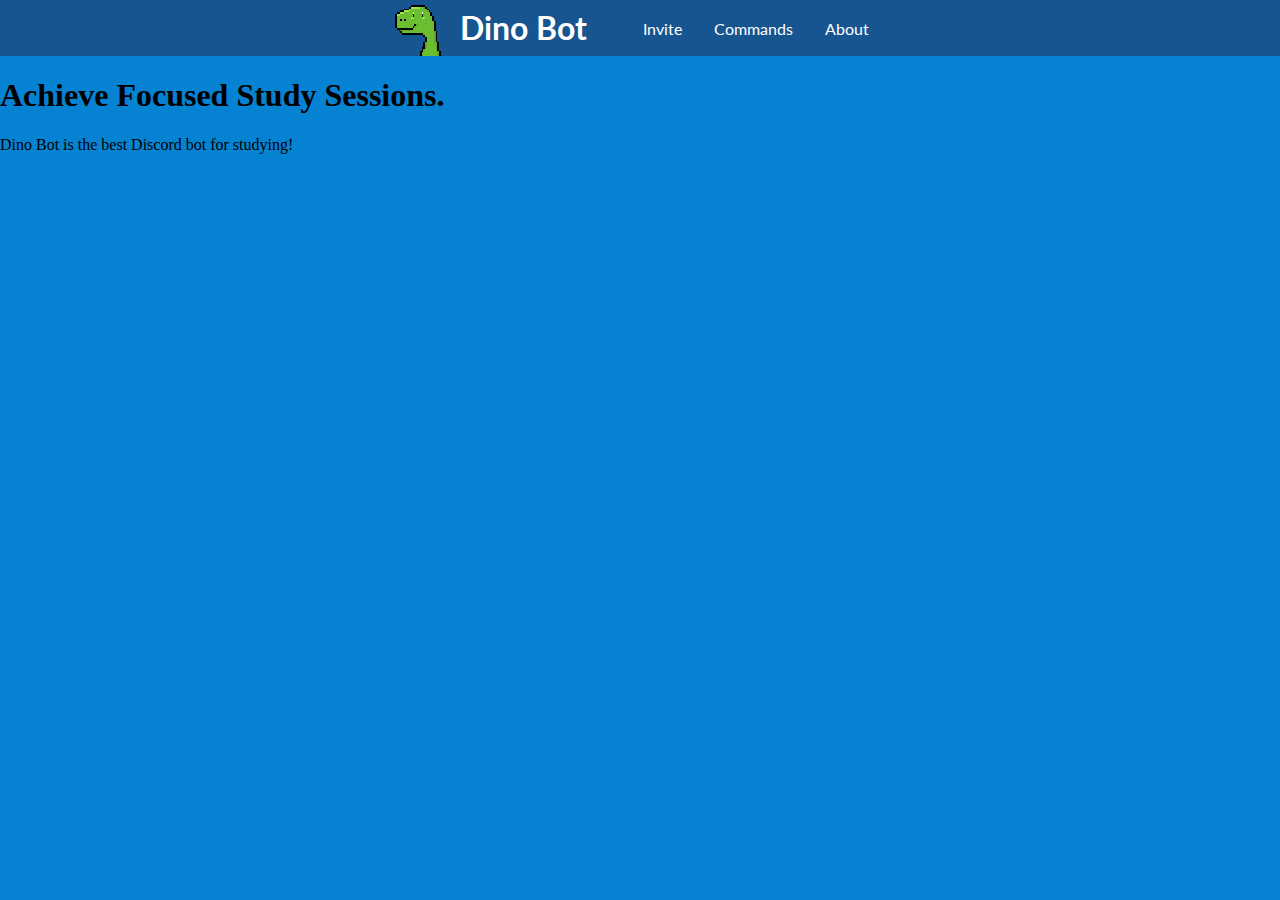
==== index.html @ 3444c6ba "Fixed Page Path (v0.0.6)" ====
<!DOCTYPE html>
<html>
<head>
  <meta charset="utf-8">
  <meta name="theme-color" content="#16558F">
  <meta name="viewport" content="width=device-width, initial-scale=1.0, viewport-fit=cover">
  <title>Dino Bot</title>

  <!-- Favicon -->
  <link rel="apple-touch-icon" sizes="180x180" href="images/favicon/apple-touch-icon.png">
  <link rel="icon" type="image/png" sizes="32x32" href="images/favicon/favicon-32x32.png">
  <link rel="icon" type="image/png" sizes="16x16" href="images/favicon/favicon-16x16.png">
  <link rel="manifest" href="images/favicon/site.webmanifest">

  <!-- Style Sheets-->
  <link href="css/main.css" rel="stylesheet" type="text/css" />

  <!-- Fonts -->
  <link rel="preconnect" href="https://fonts.googleapis.com">
  <link rel="preconnect" href="https://fonts.gstatic.com" crossorigin>
  <link href="https://fonts.googleapis.com/css2?family=Lato&display=swap" rel="stylesheet">
  <link href="https://fonts.googleapis.com/css2?family=Lato:wght@700&display=swap" rel="stylesheet"> 

  <!-- Scripts -->
  <script src="scripts/main.js" defer></script>

</head>

<body>
  <!-- Navigation Bar -->
  <nav class="navbar">
    <div class="row-Content">
      <img src="images/navigationLogo.svg" class="brand-logo" draggable="false">
      <div class="brand-title"> Dino Bot </div>
    </div>
    <a href="#" class="toggle-button">
      <span class="bar"></span>
      <span class="bar"></span>
      <span class="bar"></span>
    </a>
    <div class="navbar-links">
      <ul>
        <li><a href="https://discord.com/oauth2/authorize?client_id=976563173530419210&permissions=2048&scope=applications.commands%20bot" target="_blank">Invite</a></li>
        <li><a href="pages/commands.html">Commands</a></li>
        <li><a href="pages/about.html">About</a></li>
      </ul>
    </div>
  </nav>

  <!-- Header -->
  <header>
    <div class="header-flex">
      <h1 class="header-title">Achieve Focused Study Sessions.</h1>
      <p class="header-description">Dino Bot is the best Discord bot for studying!</p>
    </div>
  </header>
  
</body>
</html>
---- css/main.css ----
* {
    box-sizing: border-box;
}

body {
    background-color: #0583D2;
    margin: 0;
    padding: 0;
}


/* Navigation Bar */
.row-Content {
    display:flex;
}

.navbar {
display: flex;
position: relative;
justify-content: center;
align-items: center;
background-color: #16558F;
color: white;
}

    .navbar-links ul{
    display: flex;
    margin: 0;
    padding: 0;
    }

    .navbar-links li{
    list-style: none;
    }

    .navbar-links li a {
    font-family: 'Lato', sans-serif;
    text-decoration: none;
    color: white;
    padding: 1rem;
    display: block;
    }

    .navbar-links li:hover {
    background-color: #16678f;
    }


.brand-title {
    font-family: 'Lato', sans-serif;
    font-weight: 700;
    font-size: 2rem;
    margin: .5rem;
    padding-right: 2rem
}

.brand-logo {
    padding-top: 0.3rem;
    padding-right: 0.7rem;
    height: 3.5rem;
}

.toggle-button {
position: absolute;
align-items: middle;
top: 1rem;
right: 1rem;
display: none;
flex-direction: column;
justify-content: space-between;
width: 30px;
height: 21px;
}

.toggle-button .bar{
height: 3px;
width: 100%;
background-color: white;
border-radius: 10px;
}

@media (max-width: 600px) {

.toggle-button {
    display: flex;
}

.row-Content {
    display:flex;
    flex-direction: row;
    justify-content: center;
}

.navbar {
    justify-content: center;
    flex-direction: column;
}

    .navbar-links {
        display: none;
        width: 100%;
    }

    .navbar-links ul {
        width: 100%;
        flex-direction: column;
    }

    .navbar-links ul li {
        text-align: center;
    }

    .navbar-links ul li a {
        padding: .5rem 1rem;
    }

    .navbar-links.active {
        display: flex;
    }
}
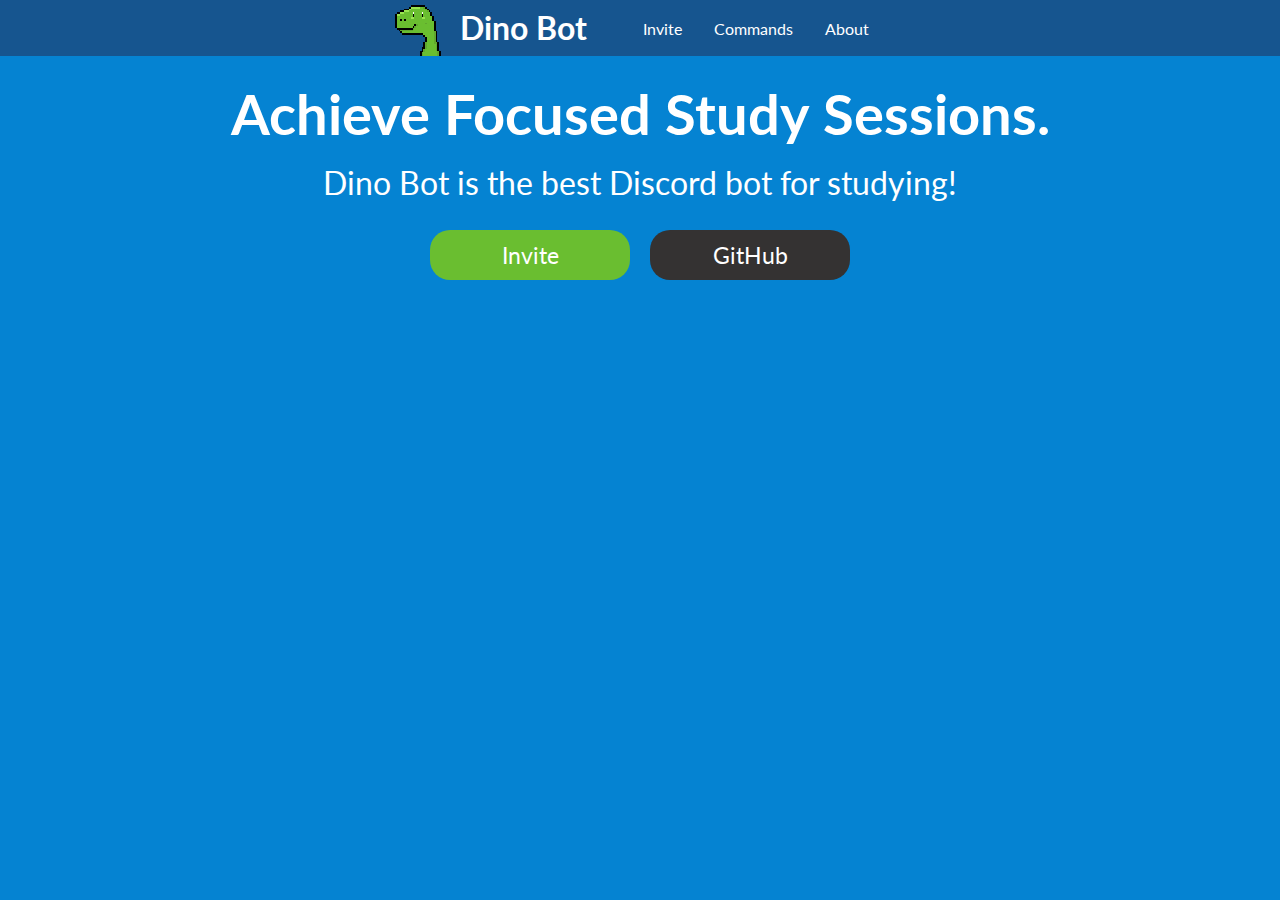
==== commit ba489d5a: "Added Responsive Buttons (v0.0.7)" ====
--- a/index.html
+++ b/index.html
@@ -52,6 +52,10 @@
     <div class="header-flex">
       <h1 class="header-title">Achieve Focused Study Sessions.</h1>
       <p class="header-description">Dino Bot is the best Discord bot for studying!</p>
+      <div class="button-flex">
+        <button type="button" class="inviteButton" onclick=" window.open('https://discord.com/oauth2/authorize?client_id=976563173530419210&permissions=2048&scope=applications.commands%20bot', '_blank')">Invite</button>
+        <button type="button" class="githubButton" onclick=" window.open('https://github.com/DiscordDinoBot', '_blank')">GitHub</button>
+      </div>
     </div>
   </header>
   
--- a/css/main.css
+++ b/css/main.css
@@ -117,4 +117,180 @@
     .navbar-links.active {
         display: flex;
     }
+}
+
+/* Header */
+
+.header-flex{
+    display: flex;
+    position: relative;
+    justify-content: center;
+    flex-direction: column;
+    align-items: center;
+}
+
+.header-title{
+    font-family: 'Lato', sans-serif;
+    font-weight: 700;
+    font-size: 3.5rem;
+    margin: .5rem;
+    padding-top: 1rem;
+    color: white;
+}
+
+.header-description{
+    font-family: 'Lato', sans-serif;
+    font-size: 2rem;
+    margin: .5rem;
+    color: white;
+}
+
+@media (max-width: 950px) {
+    .header-title{
+        font-size: 2.5rem;
+    }
+    
+    .header-description{
+        font-family: 'Lato', sans-serif;
+        font-size: 1.5rem;
+        margin: .5rem;
+        color: white;
+    }
+    
+}
+
+@media (max-width: 650px) {
+    .header-title{
+        font-size: 2rem;
+    }
+    
+    .header-description{
+        font-size: 1rem;
+    }
+    
+}
+
+@media (max-width: 500px) {
+    .header-title{
+        font-size: 1.5rem;
+    }
+    
+    .header-description{
+        font-size: 0.85rem;
+    }
+    
+}
+
+@media (max-width: 375px) {
+    .header-title{
+        font-size: 1.15rem;
+    }
+    
+    .header-description{
+        font-size: 0.75rem;
+    }
+    
+}
+
+@media (max-width: 300px) {
+    .header-title{
+        font-size: 0.90rem;
+    }
+    
+    .header-description{
+        font-size: 0.65rem;
+    }
+    
+}
+
+/* Buttons */
+.button-flex{
+    display: flex;
+    position: relative;
+    justify-content: center;
+    flex-direction: row;
+    align-items: center;
+    padding-top: 20px;
+    gap: 20px;
+}
+
+button {
+    color: white;
+    border: none;
+    border-radius: 20px;
+    font-size: 23px;
+    font-family: 'Lato', sans-serif;
+    padding: 7.5px 30px;
+    min-width: 200px;
+    min-height: 50px;
+}
+
+.inviteButton {
+    background-color: #6abe30;
+    opacity: 1;
+    transition: 0.3s;
+    
+}
+
+    .inviteButton:hover{
+        opacity: 0.9;
+    }
+
+    .inviteButton:active{
+        background-color: #82c544;
+    }
+
+
+.githubButton {
+    background-color: #343232;
+    opacity: 1;
+    transition: 0.3s;
+    
+}
+
+    .githubButton:hover{
+        opacity: 0.9;
+    }
+
+    .githubButton:active{
+        background-color: #3c3a3a;;
+    }
+
+@media (max-width: 650px) {    
+    button {
+        font-size: 17.25px;
+        font-family: 'Lato', sans-serif;
+        padding: 7.5px 30px;
+        min-width: 150px;
+        min-height: 37.5px;
+    }
+
+    .button-flex{
+        padding-top: 10px;
+    }
+    
+}
+
+@media (max-width: 500px) {    
+    button {
+        font-size: 14px;
+        font-family: 'Lato', sans-serif;
+        padding: 7.5px 30px;
+        min-width: 125px;
+        min-height: 31.25px;
+    }
+
+    .button-flex{
+        gap: 5px;
+    }
+    
+}
+
+@media (max-width: 300px) {    
+    .button-flex{
+        flex-direction: column;
+        padding-top: 10px;
+        gap: 10px;
+    }
+    
 }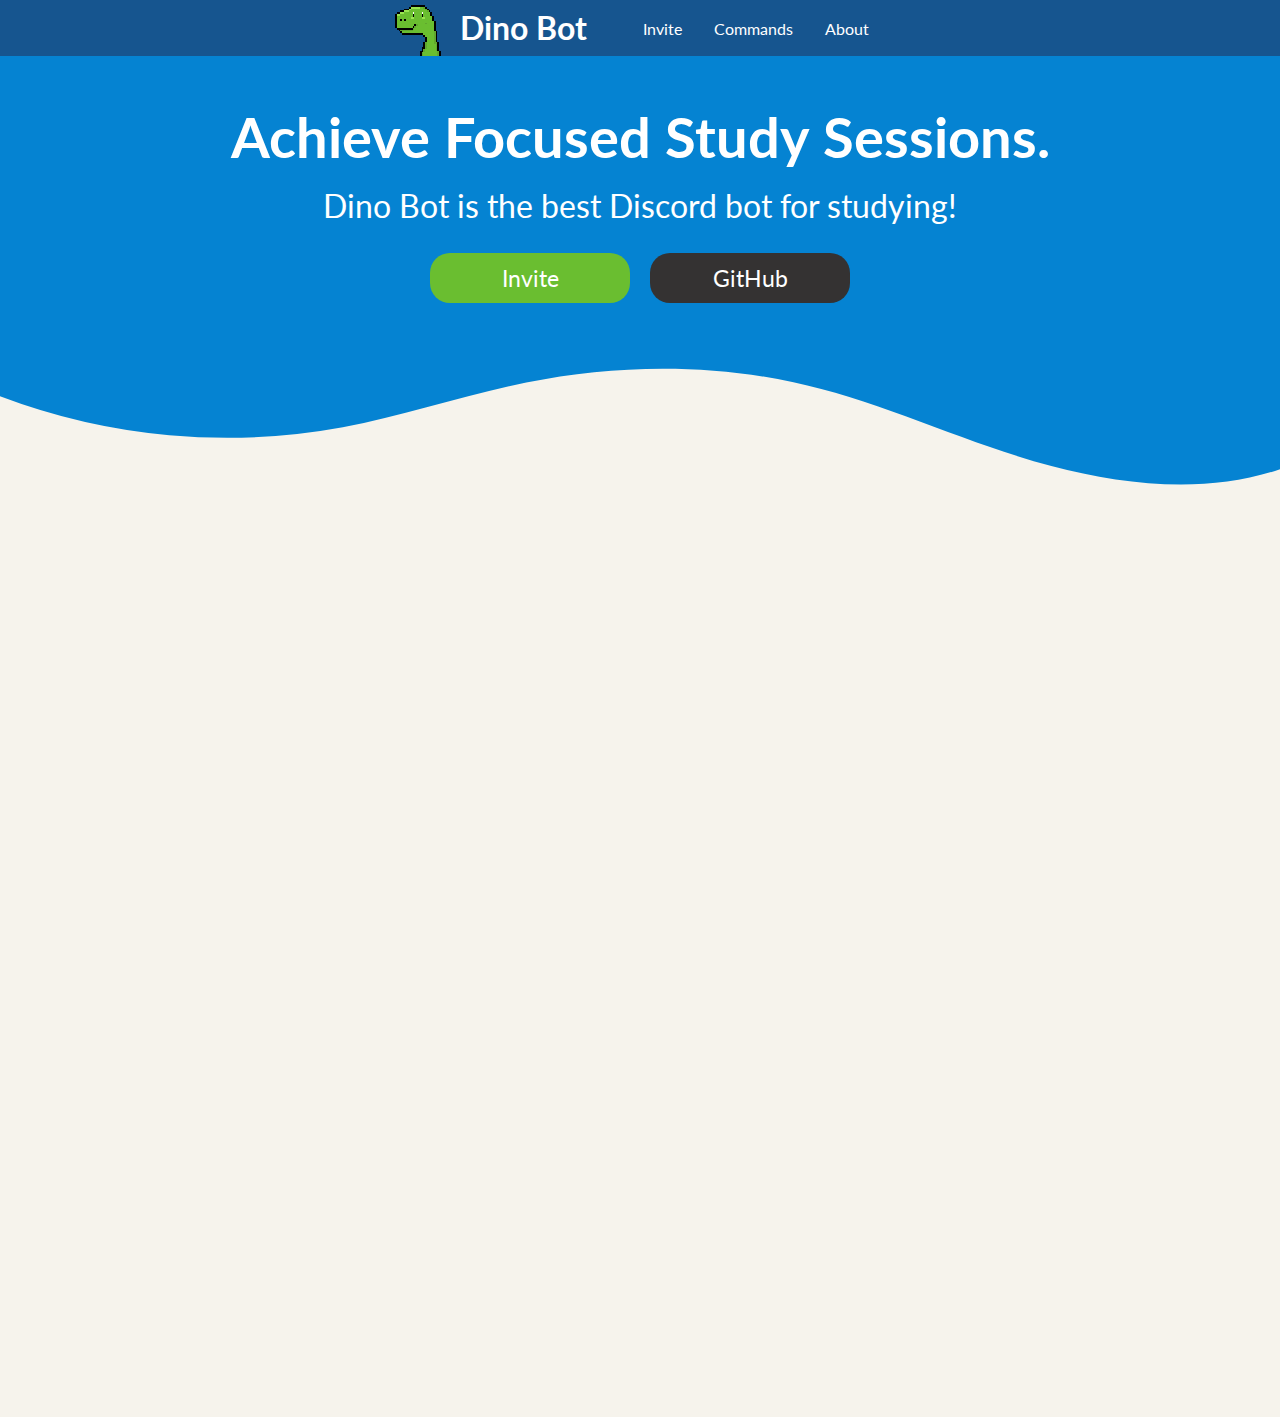
==== commit fa86bfb2: "Added Wave (v0.0.8)" ====
--- a/index.html
+++ b/index.html
@@ -48,7 +48,7 @@
   </nav>
 
   <!-- Header -->
-  <header>
+  <section class="headerSection">
     <div class="header-flex">
       <h1 class="header-title">Achieve Focused Study Sessions.</h1>
       <p class="header-description">Dino Bot is the best Discord bot for studying!</p>
@@ -57,7 +57,16 @@
         <button type="button" class="githubButton" onclick=" window.open('https://github.com/DiscordDinoBot', '_blank')">GitHub</button>
       </div>
     </div>
-  </header>
+  </section>
+
+  <!-- Main -->
+  <section class="mainSection">
+    <div class="wave">
+      <svg data-name="Layer 1" xmlns="http://www.w3.org/2000/svg" viewBox="0 0 1200 120" preserveAspectRatio="none">
+          <path d="M321.39,56.44c58-10.79,114.16-30.13,172-41.86,82.39-16.72,168.19-17.73,250.45-.39C823.78,31,906.67,72,985.66,92.83c70.05,18.48,146.53,26.09,214.34,3V0H0V27.35A600.21,600.21,0,0,0,321.39,56.44Z" class="shape-fill"></path>
+      </svg>
+    </div>
+  </section>
   
 </body>
 </html>--- a/css/main.css
+++ b/css/main.css
@@ -1,13 +1,24 @@
 * {
     box-sizing: border-box;
+    margin: 0;
 }
 
 body {
-    background-color: #0583D2;
+    background-color: #343232;
     margin: 0;
     padding: 0;
 }
 
+.headerSection {
+    padding-top: 1.8%;
+    background-color: #0583D2;
+    padding-bottom: 5%;
+}
+
+.mainSection{
+    background-color: #f6f3ec;
+    height: 1050px;
+}
 
 /* Navigation Bar */
 .row-Content {
@@ -293,4 +304,16 @@
         gap: 10px;
     }
     
+}
+
+/* Wave */
+.wave svg {
+    position: relative;
+    display: block;
+    width: 100%;
+    height: auto;
+}
+
+.wave .shape-fill {
+    fill: #0583D2;
 }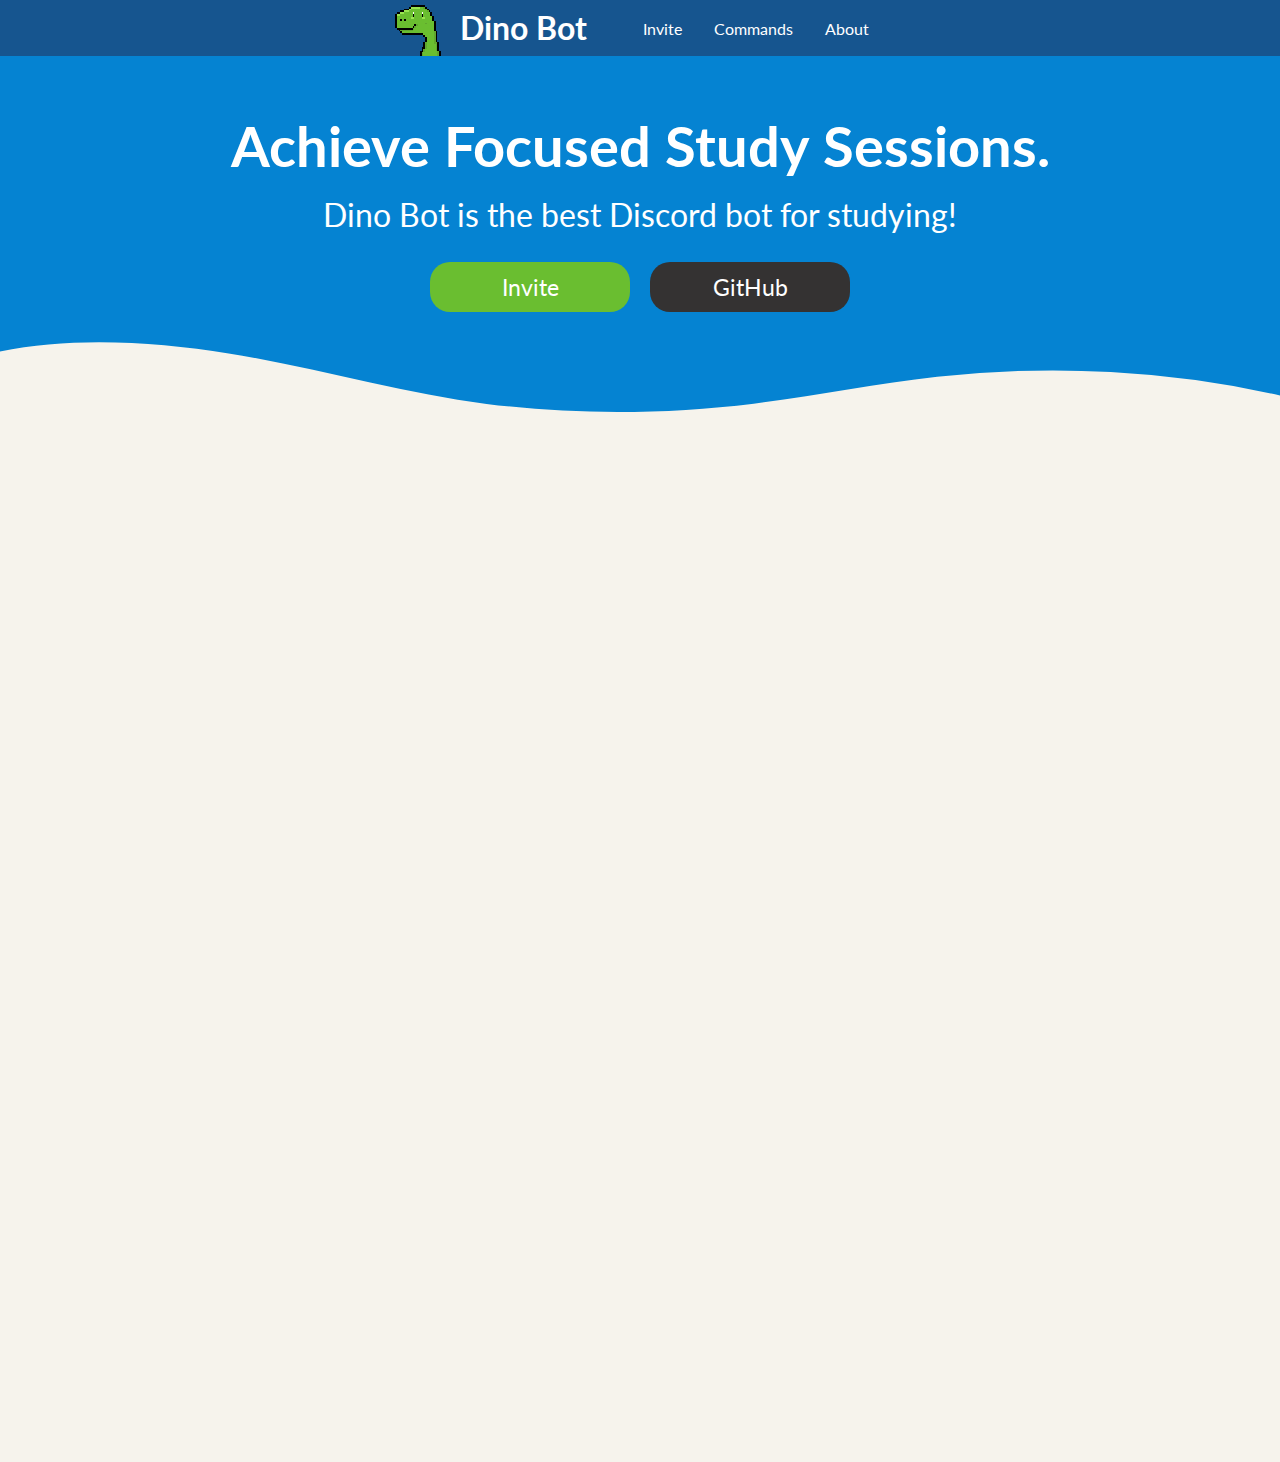
==== commit 7292d402: "Fixed Wave Margins (v0.0.9)" ====
--- a/index.html
+++ b/index.html
@@ -1,5 +1,6 @@
 <!DOCTYPE html>
 <html>
+
 <head>
   <meta charset="utf-8">
   <meta name="theme-color" content="#16558F">
@@ -19,7 +20,7 @@
   <link rel="preconnect" href="https://fonts.googleapis.com">
   <link rel="preconnect" href="https://fonts.gstatic.com" crossorigin>
   <link href="https://fonts.googleapis.com/css2?family=Lato&display=swap" rel="stylesheet">
-  <link href="https://fonts.googleapis.com/css2?family=Lato:wght@700&display=swap" rel="stylesheet"> 
+  <link href="https://fonts.googleapis.com/css2?family=Lato:wght@700&display=swap" rel="stylesheet">
 
   <!-- Scripts -->
   <script src="scripts/main.js" defer></script>
@@ -40,7 +41,9 @@
     </a>
     <div class="navbar-links">
       <ul>
-        <li><a href="https://discord.com/oauth2/authorize?client_id=976563173530419210&permissions=2048&scope=applications.commands%20bot" target="_blank">Invite</a></li>
+        <li><a
+            href="https://discord.com/oauth2/authorize?client_id=976563173530419210&permissions=2048&scope=applications.commands%20bot"
+            target="_blank">Invite</a></li>
         <li><a href="pages/commands.html">Commands</a></li>
         <li><a href="pages/about.html">About</a></li>
       </ul>
@@ -53,20 +56,26 @@
       <h1 class="header-title">Achieve Focused Study Sessions.</h1>
       <p class="header-description">Dino Bot is the best Discord bot for studying!</p>
       <div class="button-flex">
-        <button type="button" class="inviteButton" onclick=" window.open('https://discord.com/oauth2/authorize?client_id=976563173530419210&permissions=2048&scope=applications.commands%20bot', '_blank')">Invite</button>
-        <button type="button" class="githubButton" onclick=" window.open('https://github.com/DiscordDinoBot', '_blank')">GitHub</button>
+        <button type="button" class="inviteButton"
+          onclick=" window.open('https://discord.com/oauth2/authorize?client_id=976563173530419210&permissions=2048&scope=applications.commands%20bot', '_blank')">Invite</button>
+        <button type="button" class="githubButton"
+          onclick=" window.open('https://github.com/DiscordDinoBot', '_blank')">GitHub</button>
+      </div>
+      <div class="wave">
+        <svg data-name="Layer 1" xmlns="http://www.w3.org/2000/svg" viewBox="0 0 1200 120" preserveAspectRatio="none">
+          <path
+            d="M321.39,56.44c58-10.79,114.16-30.13,172-41.86,82.39-16.72,168.19-17.73,250.45-.39C823.78,31,906.67,72,985.66,92.83c70.05,18.48,146.53,26.09,214.34,3V0H0V27.35A600.21,600.21,0,0,0,321.39,56.44Z"
+            class="shape-fill"></path>
+        </svg>
       </div>
     </div>
   </section>
 
   <!-- Main -->
   <section class="mainSection">
-    <div class="wave">
-      <svg data-name="Layer 1" xmlns="http://www.w3.org/2000/svg" viewBox="0 0 1200 120" preserveAspectRatio="none">
-          <path d="M321.39,56.44c58-10.79,114.16-30.13,172-41.86,82.39-16.72,168.19-17.73,250.45-.39C823.78,31,906.67,72,985.66,92.83c70.05,18.48,146.53,26.09,214.34,3V0H0V27.35A600.21,600.21,0,0,0,321.39,56.44Z" class="shape-fill"></path>
-      </svg>
-    </div>
+
   </section>
-  
+
 </body>
+
 </html>--- a/css/main.css
+++ b/css/main.css
@@ -1,18 +1,15 @@
 * {
     box-sizing: border-box;
     margin: 0;
+    padding: 0;
 }
 
 body {
     background-color: #343232;
-    margin: 0;
-    padding: 0;
 }
 
 .headerSection {
-    padding-top: 1.8%;
     background-color: #0583D2;
-    padding-bottom: 5%;
 }
 
 .mainSection{
@@ -145,7 +142,7 @@
     font-weight: 700;
     font-size: 3.5rem;
     margin: .5rem;
-    padding-top: 1rem;
+    padding-top: 3rem;
     color: white;
 }
 
@@ -206,6 +203,7 @@
 @media (max-width: 300px) {
     .header-title{
         font-size: 0.90rem;
+        padding-top: 2rem;
     }
     
     .header-description{
@@ -222,6 +220,7 @@
     flex-direction: row;
     align-items: center;
     padding-top: 20px;
+    padding-bottom: 100px;
     gap: 20px;
 }
 
@@ -278,6 +277,7 @@
 
     .button-flex{
         padding-top: 10px;
+        padding-bottom: 75px;
     }
     
 }
@@ -301,19 +301,42 @@
     .button-flex{
         flex-direction: column;
         padding-top: 10px;
+        padding-bottom: 55px;
         gap: 10px;
     }
     
 }
 
-/* Wave */
+.wave {
+    position: absolute;
+    bottom: 0;
+    left: 0;
+    width: 100%;
+    overflow: hidden;
+    line-height: 0;
+    margin-bottom: -1px;
+    transform: rotate(180deg);
+}
+
 .wave svg {
     position: relative;
     display: block;
     width: 100%;
-    height: auto;
+    height: 77px;
 }
 
 .wave .shape-fill {
-    fill: #0583D2;
-}+    fill: #f6f3ec;
+}
+
+@media (max-width: 650px){
+    .wave svg{
+        height: 50px;
+    }
+}
+
+@media (max-width: 350px){
+    .wave svg{
+        height: 35px;
+    }
+}
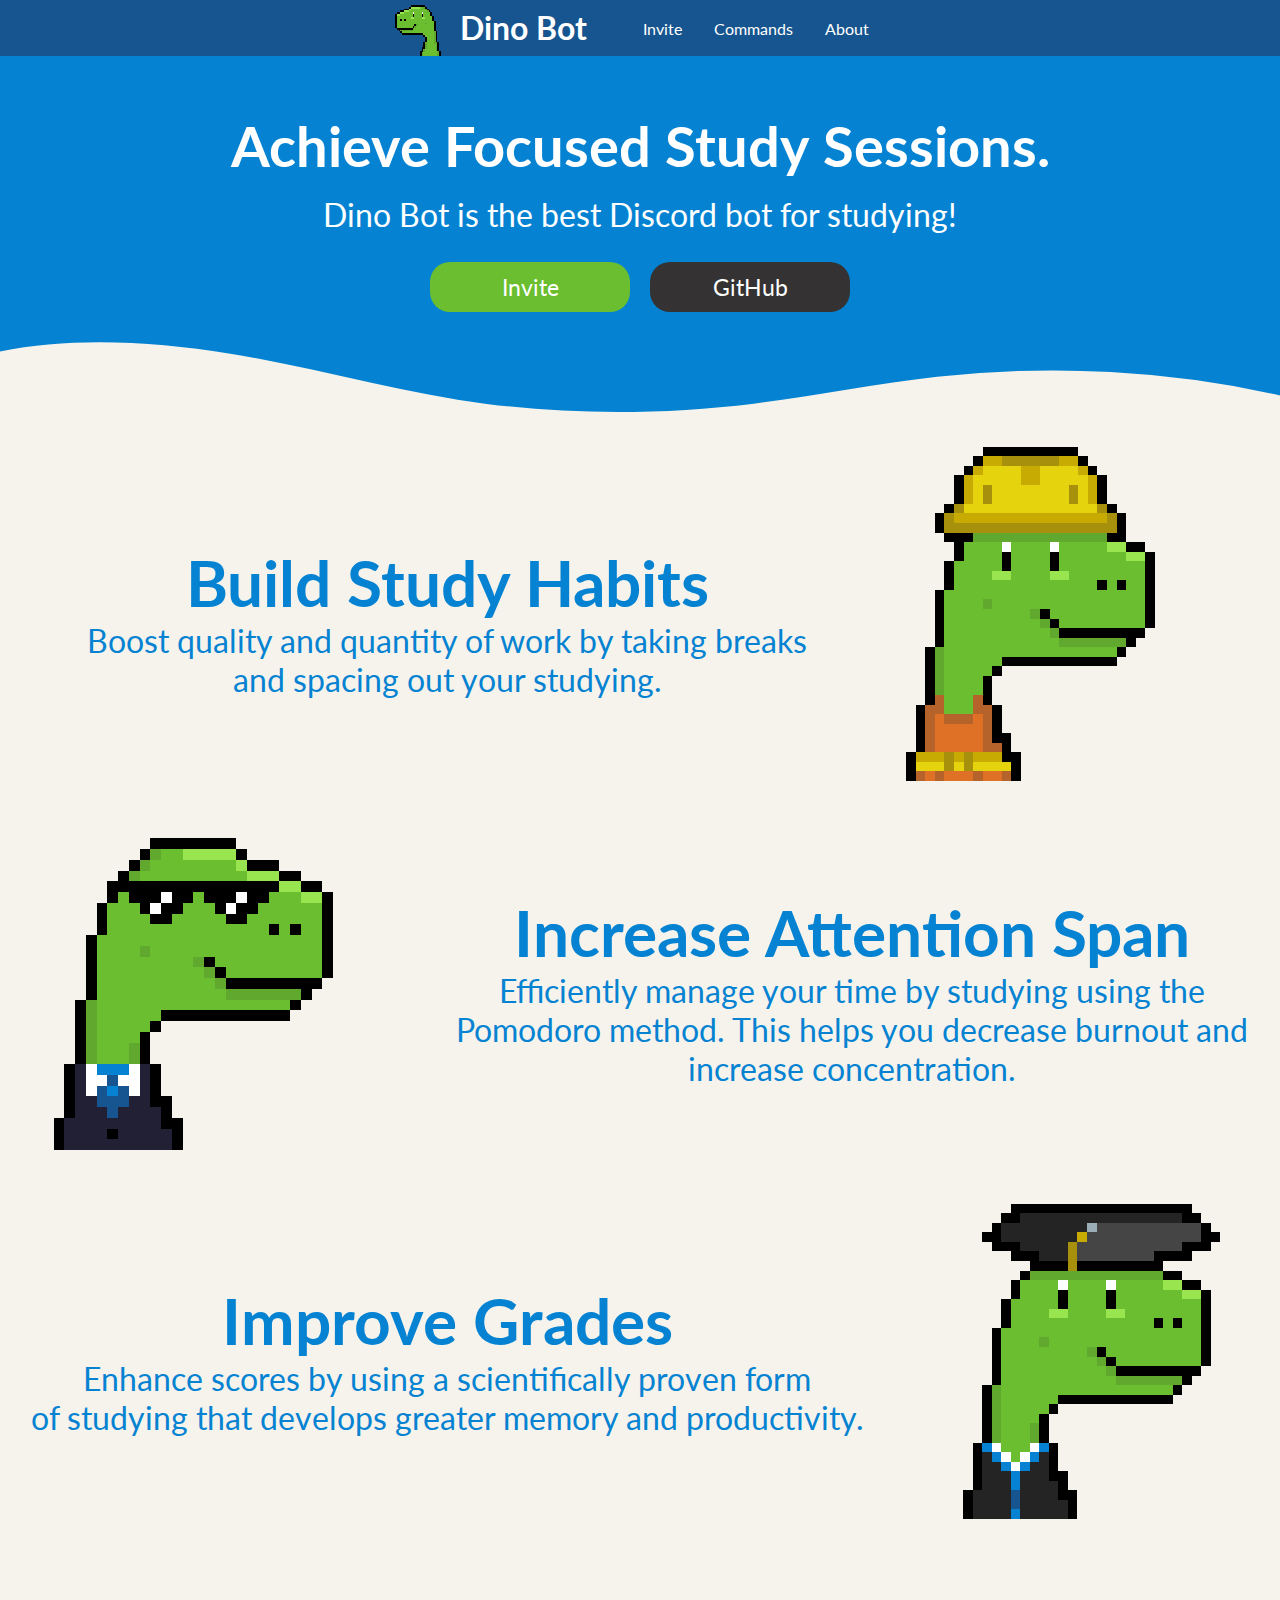
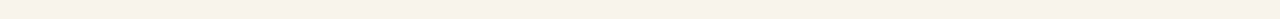
==== commit 85804dfc: "Added Main Content (v0.1.0)" ====
--- a/index.html
+++ b/index.html
@@ -73,9 +73,36 @@
 
   <!-- Main -->
   <section class="mainSection">
-
+    <div class="main-flex">
+      <div class="mainImage-flex">
+        <div class="mainText-flex">
+          <h1 class="mainTitle">Build Study Habits</h1>
+          <p class="mainDescription">Boost quality and quantity of work by taking breaks<br> 
+                                     and spacing out your studying.</p>
+        </div>
+        <img src="images/Dino-Bot-Construction-Worker.svg" class="mainImages" draggable="false">
+      </div>
+      
+      <div class="mainImageReverse-flex">
+        <div class="mainText-flex">
+          <h1 class="mainTitle">Increase Attention Span</h1>
+          <p class="mainDescription">Efficiently manage your time by studying using the <br>
+                                     Pomodoro method. This helps you decrease burnout and <br>
+                                     increase concentration.</p>
+        </div>
+        <img src="images/Dino-Bot-Tuxedo.svg" class="mainImages" draggable="false">
+      </div>
+      
+      <div class="mainImage-flex">
+        <div class="mainText-flex">
+          <h1 class="mainTitle">Improve Grades</h1>
+          <p class="mainDescription">Enhance scores by using a scientifically proven form <br>
+                                     of studying that develops greater memory and productivity.</p>
+        </div>
+        <img src="images/Dino-Bot-Grad.svg" class="mainImages" draggable="false">
+      </div>
+    </div>
   </section>
 
 </body>
-
 </html>--- a/css/main.css
+++ b/css/main.css
@@ -5,7 +5,7 @@
 }
 
 body {
-    background-color: #343232;
+    background-color: #16558F;
 }
 
 .headerSection {
@@ -14,7 +14,8 @@
 
 .mainSection{
     background-color: #f6f3ec;
-    height: 1050px;
+    height: auto;
+    padding-bottom: 100px;
 }
 
 /* Navigation Bar */
@@ -144,6 +145,7 @@
     margin: .5rem;
     padding-top: 3rem;
     color: white;
+    text-align: center;
 }
 
 .header-description{
@@ -151,6 +153,7 @@
     font-size: 2rem;
     margin: .5rem;
     color: white;
+    text-align: center;
 }
 
 @media (max-width: 950px) {
@@ -169,7 +172,43 @@
 
 @media (max-width: 650px) {
     .header-title{
+        font-size: 2.25rem;
+    }
+    
+    .header-description{
+        font-size: 1.5rem;
+    }
+    
+}
+
+@media (max-width: 550px) {
+    .header-title{
         font-size: 2rem;
+        padding-top: 2.25rem;
+    }
+    
+    .header-description{
+        font-size: 1.25rem;
+    }
+    
+}
+
+@media (max-width: 500px) {
+    .header-title{
+        font-size: 1.75rem;
+        padding-top: 2.25rem;
+    }
+    
+    .header-description{
+        font-size: 1.15rem;
+    }
+    
+}
+
+@media (max-width: 425px) {
+    .header-title{
+        font-size: 1.5rem;
+        padding-top: 2.25rem;
     }
     
     .header-description{
@@ -178,9 +217,23 @@
     
 }
 
-@media (max-width: 500px) {
-    .header-title{
-        font-size: 1.5rem;
+@media (max-width: 375px) {
+    .header-title{
+        font-size: 1.35rem;
+        padding-top: 1.75rem;
+    }
+    
+    .header-description{
+        font-size: .95rem;
+        margin: .25rem;
+    }
+    
+}
+
+@media (max-width: 330px) {
+    .header-title{
+        font-size: 1.15rem;
+        padding-top: 1.5rem;
     }
     
     .header-description{
@@ -189,25 +242,14 @@
     
 }
 
-@media (max-width: 375px) {
-    .header-title{
-        font-size: 1.15rem;
+@media (max-width: 285px) {
+    .header-title{
+        font-size: 1rem;
+        padding-top: 1.5rem;
     }
     
     .header-description{
         font-size: 0.75rem;
-    }
-    
-}
-
-@media (max-width: 300px) {
-    .header-title{
-        font-size: 0.90rem;
-        padding-top: 2rem;
-    }
-    
-    .header-description{
-        font-size: 0.65rem;
     }
     
 }
@@ -307,6 +349,8 @@
     
 }
 
+/* Wave */
+
 .wave {
     position: absolute;
     bottom: 0;
@@ -335,8 +379,242 @@
     }
 }
 
-@media (max-width: 350px){
+@media (max-width: 300px){
     .wave svg{
         height: 35px;
     }
 }
+
+/* Main Images */
+
+.mainImages {
+    height: 25rem;
+    -webkit-animation: mover 2s infinite  alternate;
+    animation: mover 2s infinite  alternate;
+}
+
+.main-flex{
+    display: flex;
+    position: relative;
+    justify-content: center;
+    align-items: center;
+    flex-direction: column;
+}
+
+.mainImage-flex{
+    display: flex;
+    position: relative;
+    justify-content: space-between;
+    align-items: center;
+    flex-direction: row;
+    padding-top: 25px;
+    gap: 5rem;
+}
+
+.mainImageReverse-flex{
+    display: flex;
+    position: relative;
+    justify-content: space-between;
+    align-items: center;
+    flex-direction: row-reverse;
+    padding-top: 25px;
+    gap: 5rem;
+}
+
+.mainText-flex{
+    display: flex;
+    position: relative;
+    justify-content: space-between;
+    align-items: center;
+    flex-direction: column;
+    padding-top: 25px;
+}
+
+.mainTitle{
+
+    font-family: 'Lato', sans-serif;
+    font-weight: 700;
+    font-size: 4.5rem;
+    color: #0583D2;
+    text-align: center;
+}
+
+.mainDescription{
+    font-family: 'Lato', sans-serif;
+    font-size: 2.35rem;
+    color: #0583D2;
+    text-align: center;
+}
+
+@-webkit-keyframes mover {
+    0% { transform: translateY(0); }
+    100% { transform: translateY(-20px); }
+}
+@keyframes mover {
+    0% { transform: translateY(0); }
+    100% { transform: translateY(-20px); }
+}
+
+@media (max-width: 1475px){
+    .mainImages {
+        height: 21.5rem;
+    }
+
+    .mainTitle{
+        font-size: 4rem;
+    }
+
+    .mainDescription{
+        font-size: 2rem;
+    }
+}
+
+@media (max-width: 1250px){
+    .mainImages {
+        height: 17.5rem;
+    }
+
+    .mainTitle{
+        font-size: 3.5rem;
+    }
+
+    .mainDescription{
+        font-size: 1.5rem;
+    }
+}
+
+@media (max-width: 1025px){
+    .mainImage-flex{
+        flex-direction: column;
+        padding-top: 10px;
+        gap: 3rem;
+    }
+
+    .mainImageReverse-flex{
+        flex-direction: column;
+        padding-top: 10px;
+        gap: 3rem;
+    }
+
+    .mainImages {
+        height: 16.5rem;
+    }
+
+    .mainTitle{
+        font-size: 4rem;
+    }
+
+    .mainDescription{
+        font-size: 1.75rem;
+    }
+}
+
+@media (max-width: 775px){
+    .mainImages {
+        height: 15.5rem;
+    }
+
+    .mainTitle{
+        font-size: 3.5rem;
+    }
+
+    .mainDescription{
+        font-size: 1.55rem;
+    }
+}
+
+@media (max-width: 650px){
+    .mainTitle{
+        font-size: 3.25rem;
+    }
+
+    .mainDescription{
+        font-size: 1.35rem;
+    }
+}
+
+@media (max-width: 575px){
+    .mainImages {
+        height: 13.5rem;
+    }
+
+    .mainTitle{
+        font-size: 2.75rem;
+    }
+
+    .mainDescription{
+        font-size: 1.15rem;
+    }
+}
+
+@media (max-width: 500px){
+    .mainImages {
+        height: 11.5rem;
+    }
+
+    .mainTitle{
+        font-size: 2.25rem;
+    }
+
+    .mainDescription{
+        font-size: 1rem;
+    }
+}
+
+@media (max-width: 425px){
+    .mainTitle{
+        font-size: 2rem;
+    }
+
+    .mainDescription{
+        font-size: 0.85rem;
+    }
+}
+
+@media (max-width: 365px){
+    .mainImages {
+        height: 10rem;
+    }
+
+    .mainTitle{
+        font-size: 1.85rem;
+    }
+
+    .mainDescription{
+        font-size: 0.8rem;
+    }
+}
+
+@media (max-width: 340px){
+    .mainTitle{
+        font-size: 1.65rem;
+    }
+
+    .mainDescription{
+        font-size: 0.75rem;
+    }
+}
+
+@media (max-width: 300px){
+    .mainTitle{
+        font-size: 1.5rem;
+    }
+
+    .mainDescription{
+        font-size: 0.65rem;
+    }
+}
+
+@media (max-width: 275px){
+    .mainImages {
+        height: 8.5rem;
+    }
+
+    .mainTitle{
+        font-size: 1.4rem;
+    }
+
+    .mainDescription{
+        font-size: 0.5rem;
+    }
+}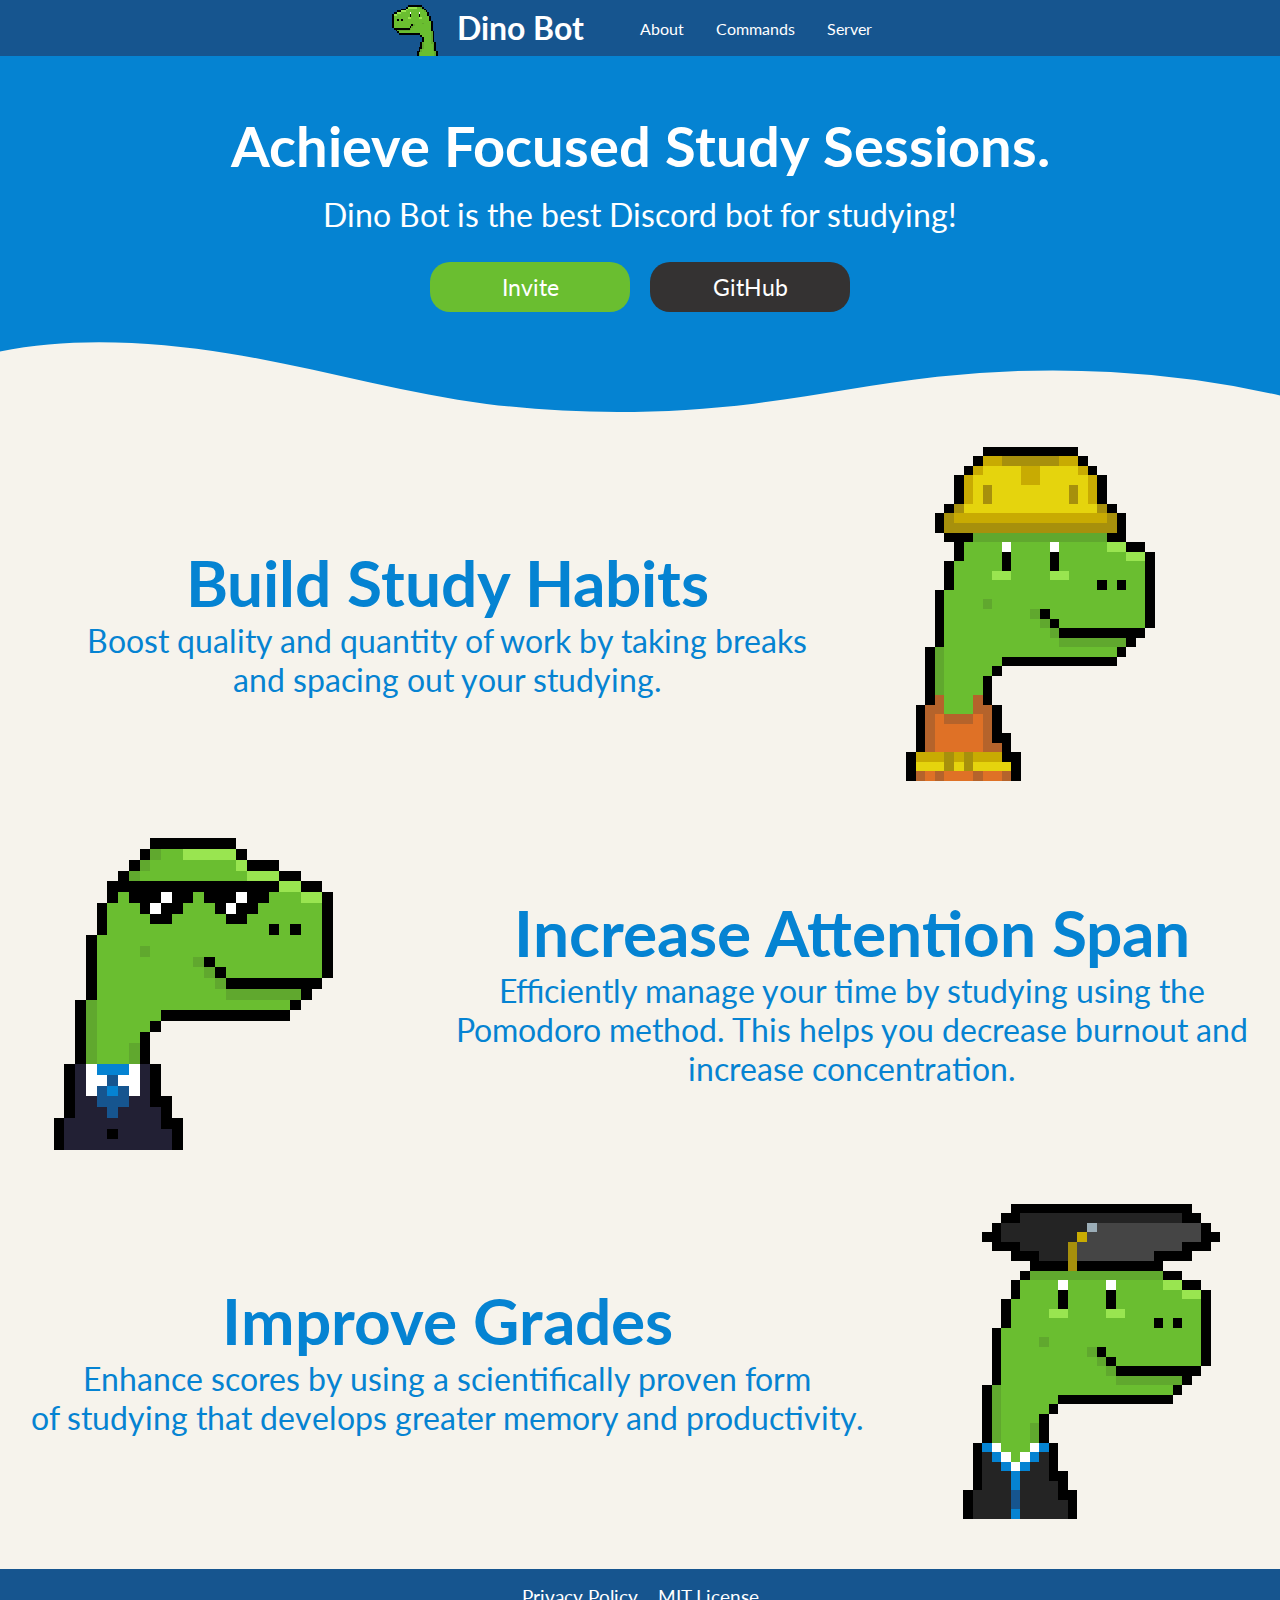
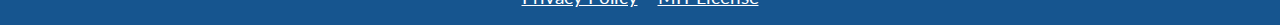
==== commit aec5d741: "Added Footer (v0.1.1)" ====
--- a/index.html
+++ b/index.html
@@ -41,11 +41,11 @@
     </a>
     <div class="navbar-links">
       <ul>
+        <li><a href="pages/about.html">About</a></li>
+        <li><a href="pages/commands.html">Commands</a></li>
         <li><a
-            href="https://discord.com/oauth2/authorize?client_id=976563173530419210&permissions=2048&scope=applications.commands%20bot"
-            target="_blank">Invite</a></li>
-        <li><a href="pages/commands.html">Commands</a></li>
-        <li><a href="pages/about.html">About</a></li>
+          href="https://discord.com/invite/C6msPjySah"
+          target="_blank">Server</a></li>
       </ul>
     </div>
   </nav>
@@ -104,5 +104,13 @@
     </div>
   </section>
 
+  <!-- Footer -->
+  <footer>
+    <div class="footer-flex">
+      <p class="footerText"><a href="https://github.com/DiscordDinoBot/Dino-Bot/blob/main/PRIVACY.md" style="color: inherit;" target="_blank">Privacy Policy</a></p>
+      <p class="footerText"><a href="https://github.com/DiscordDinoBot/Dino-Bot/blob/main/LICENSE.txt" style="color: inherit;" target="_blank">MIT License</a></p>
+    </div>
+  </footer>
+
 </body>
 </html>--- a/css/main.css
+++ b/css/main.css
@@ -15,7 +15,7 @@
 .mainSection{
     background-color: #f6f3ec;
     height: auto;
-    padding-bottom: 100px;
+    padding-bottom: 50px;
 }
 
 /* Navigation Bar */
@@ -617,4 +617,36 @@
     .mainDescription{
         font-size: 0.5rem;
     }
+}
+
+/* Footer */
+
+footer{
+    left: 0;
+    bottom: 0;
+    width: 100%;
+    height: 56px;
+    background-color: #16558F;
+    color: white;
+    font-family: 'Lato', sans-serif;
+    display: flex;
+    align-items: center;
+    justify-content: center;
+}
+
+.footer-flex{
+    display: flex;
+    justify-content: space-between;
+    flex-direction: row;
+    gap: 20px;
+}
+
+.footerText{
+    font-size: 18.5px;
+}
+
+@media (max-width: 300px){
+    .footerText{
+        font-size: 13px;
+    }
 }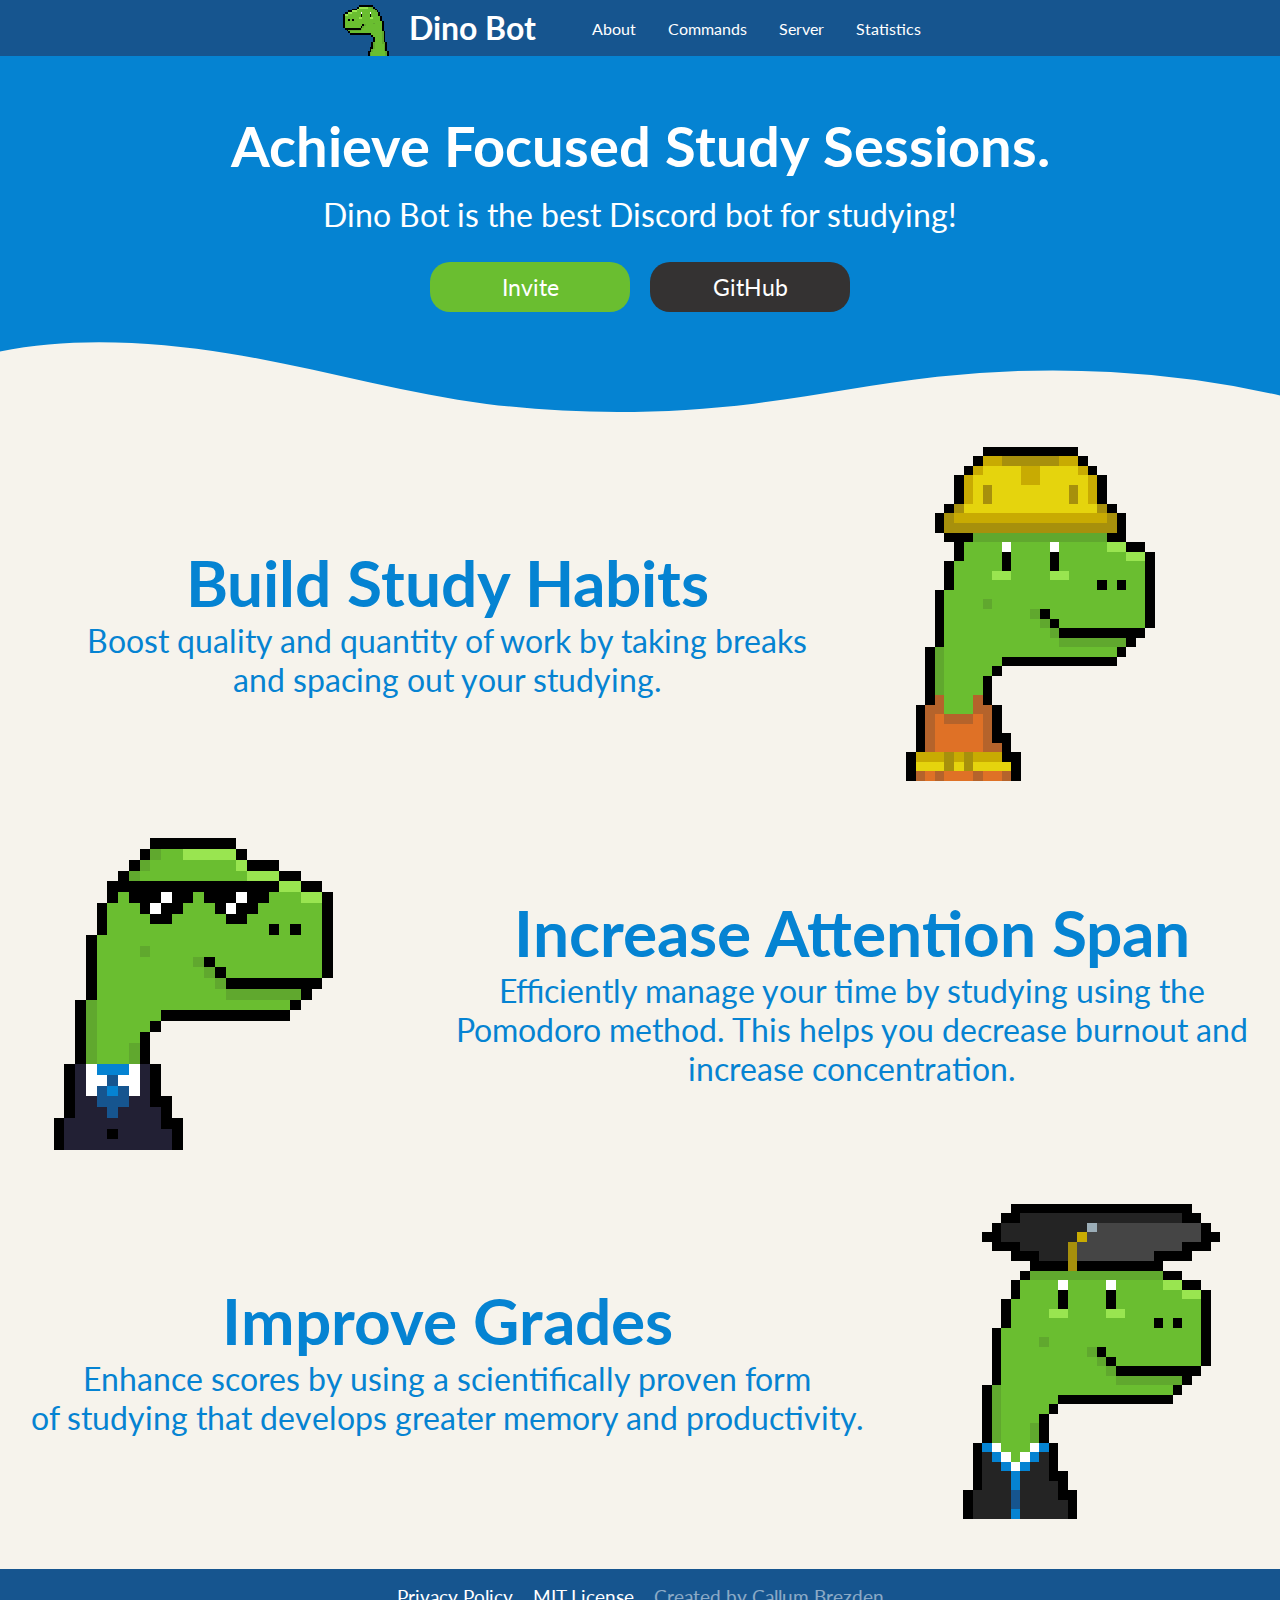
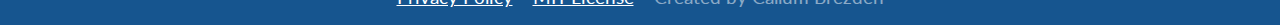
==== commit d9f60fbb: "Added New Page (v0.1.2)" ====
--- a/index.html
+++ b/index.html
@@ -24,7 +24,6 @@
 
   <!-- Scripts -->
   <script src="scripts/main.js" defer></script>
-
 </head>
 
 <body>
@@ -46,6 +45,7 @@
         <li><a
           href="https://discord.com/invite/C6msPjySah"
           target="_blank">Server</a></li>
+        <li><a href="/pages/statistics.html">Statistics</a></li>
       </ul>
     </div>
   </nav>
@@ -109,6 +109,7 @@
     <div class="footer-flex">
       <p class="footerText"><a href="https://github.com/DiscordDinoBot/Dino-Bot/blob/main/PRIVACY.md" style="color: inherit;" target="_blank">Privacy Policy</a></p>
       <p class="footerText"><a href="https://github.com/DiscordDinoBot/Dino-Bot/blob/main/LICENSE.txt" style="color: inherit;" target="_blank">MIT License</a></p>
+      <p class="footerText" style="opacity: 0.5;">Created by Callum Brezden</p>
     </div>
   </footer>
 
--- a/css/main.css
+++ b/css/main.css
@@ -632,6 +632,7 @@
     display: flex;
     align-items: center;
     justify-content: center;
+    text-align: center;
 }
 
 .footer-flex{
@@ -645,8 +646,21 @@
     font-size: 18.5px;
 }
 
-@media (max-width: 300px){
+@media (max-width: 500px){
     .footerText{
         font-size: 13px;
     }
+}
+
+@media (max-width: 350px){
+    .footerText{
+        font-size: 11px;
+    }
+}
+
+@media (max-width: 300px){
+    .footer-flex{
+        flex-direction: column;
+        gap: 3px;
+    }
 }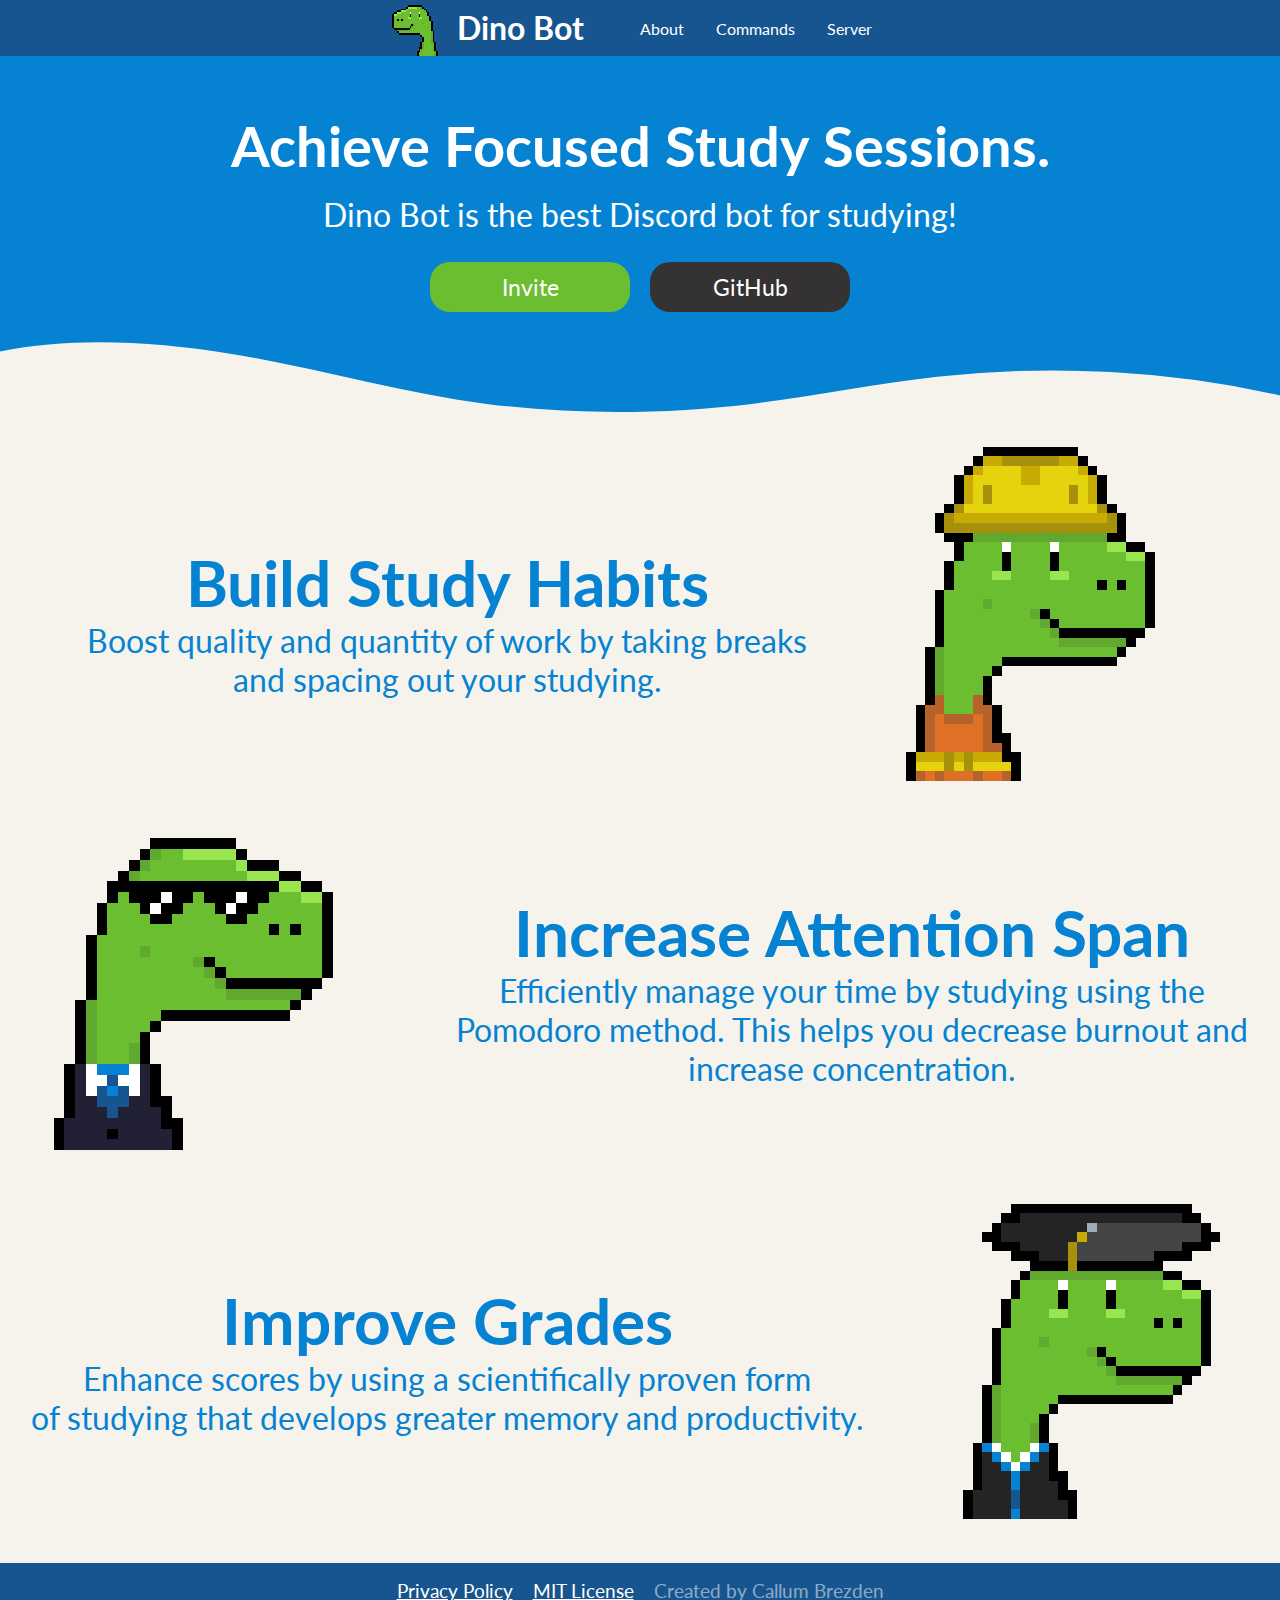
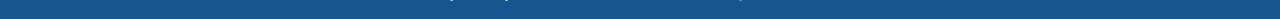
==== commit d1cfddc6: "Website Release (v1.0.0)" ====
--- a/index.html
+++ b/index.html
@@ -43,9 +43,8 @@
         <li><a href="pages/about.html">About</a></li>
         <li><a href="pages/commands.html">Commands</a></li>
         <li><a
-          href="https://discord.com/invite/C6msPjySah"
+          href="https://discord.gg/jtTCcRpDdC"
           target="_blank">Server</a></li>
-        <li><a href="/pages/statistics.html">Statistics</a></li>
       </ul>
     </div>
   </nav>
--- a/css/main.css
+++ b/css/main.css
@@ -5,7 +5,9 @@
 }
 
 body {
-    background-color: #16558F;
+    background-color: #f6f3ec;
+    position: relative;
+    min-height: 100vh;    
 }
 
 .headerSection {
@@ -15,7 +17,7 @@
 .mainSection{
     background-color: #f6f3ec;
     height: auto;
-    padding-bottom: 50px;
+    padding-bottom: 100px;
 }
 
 /* Navigation Bar */
@@ -621,25 +623,21 @@
 
 /* Footer */
 
-footer{
+.footer-flex{
+    position: absolute;
+    display: flex;
+    flex-direction: row;
+    bottom:0;
     left: 0;
-    bottom: 0;
-    width: 100%;
+    width:100%;
     height: 56px;
+    gap: 20px;
     background-color: #16558F;
     color: white;
     font-family: 'Lato', sans-serif;
-    display: flex;
     align-items: center;
     justify-content: center;
     text-align: center;
-}
-
-.footer-flex{
-    display: flex;
-    justify-content: space-between;
-    flex-direction: row;
-    gap: 20px;
 }
 
 .footerText{
